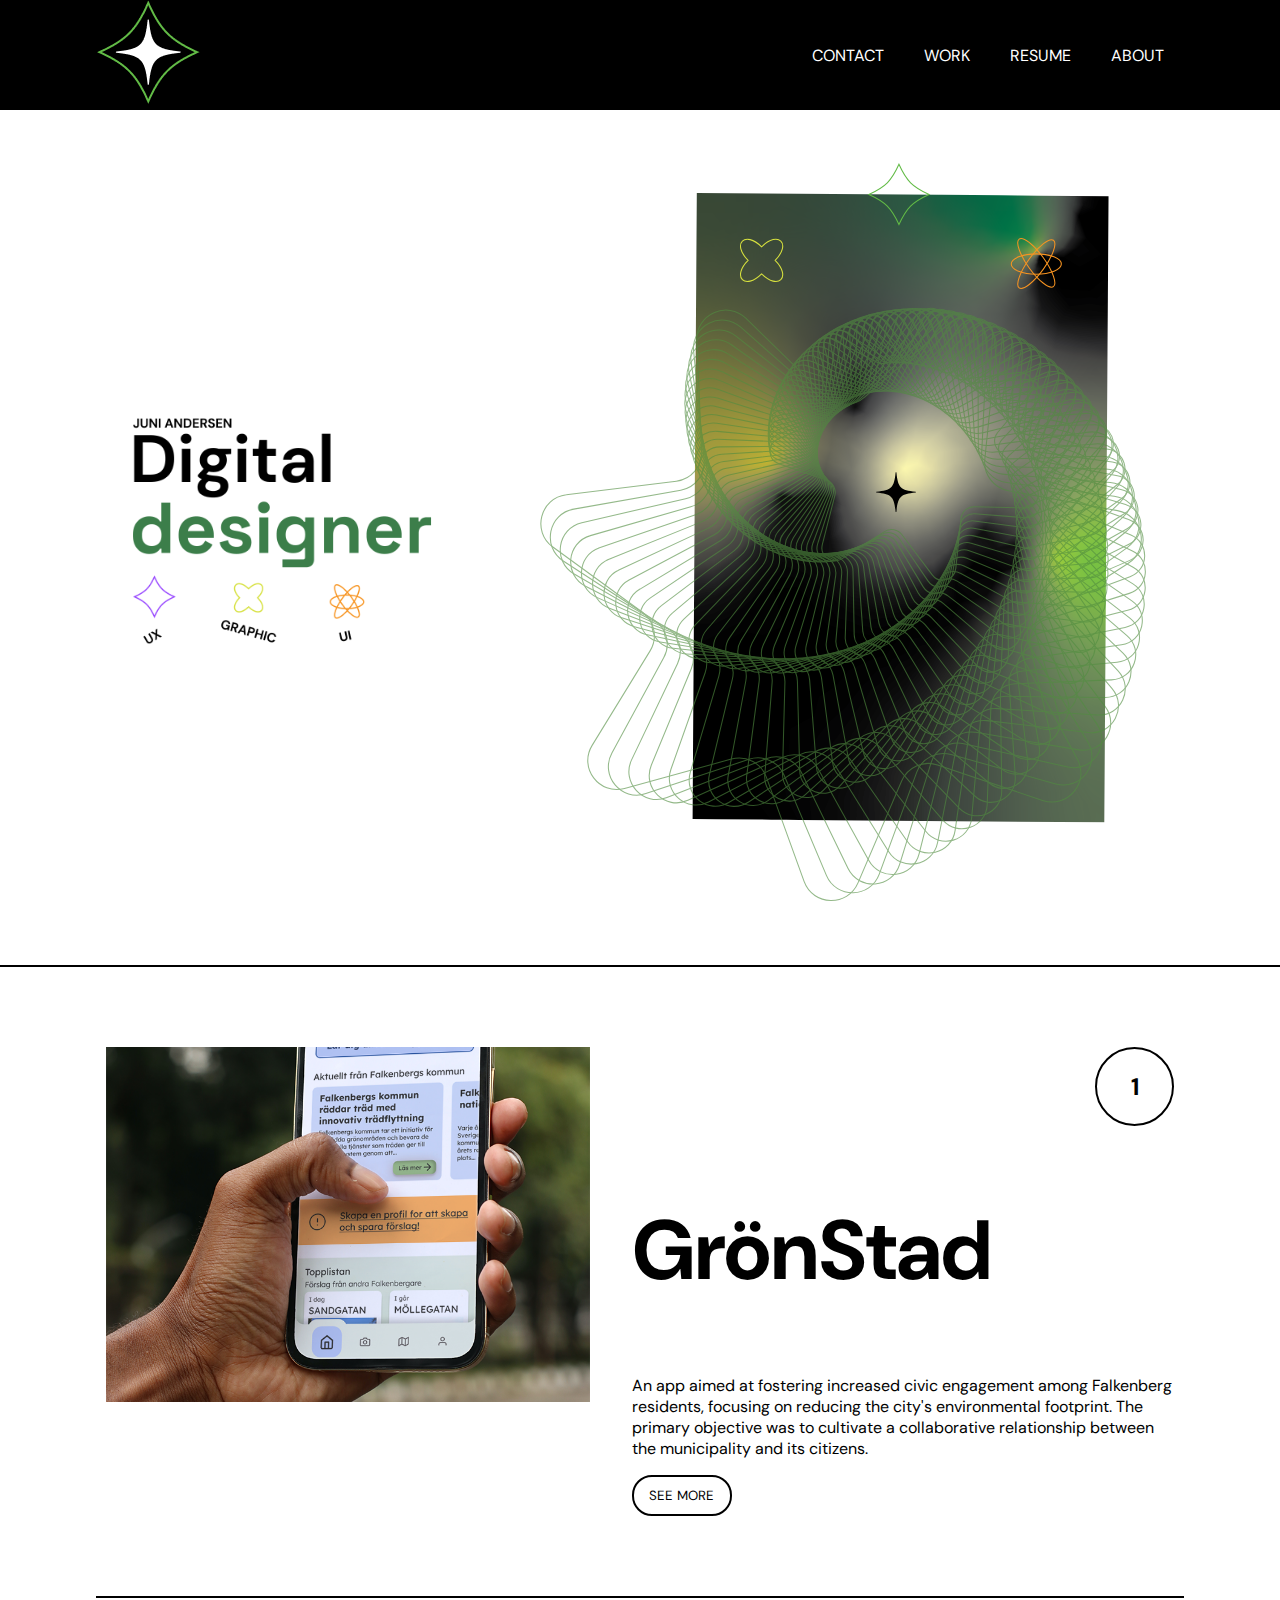
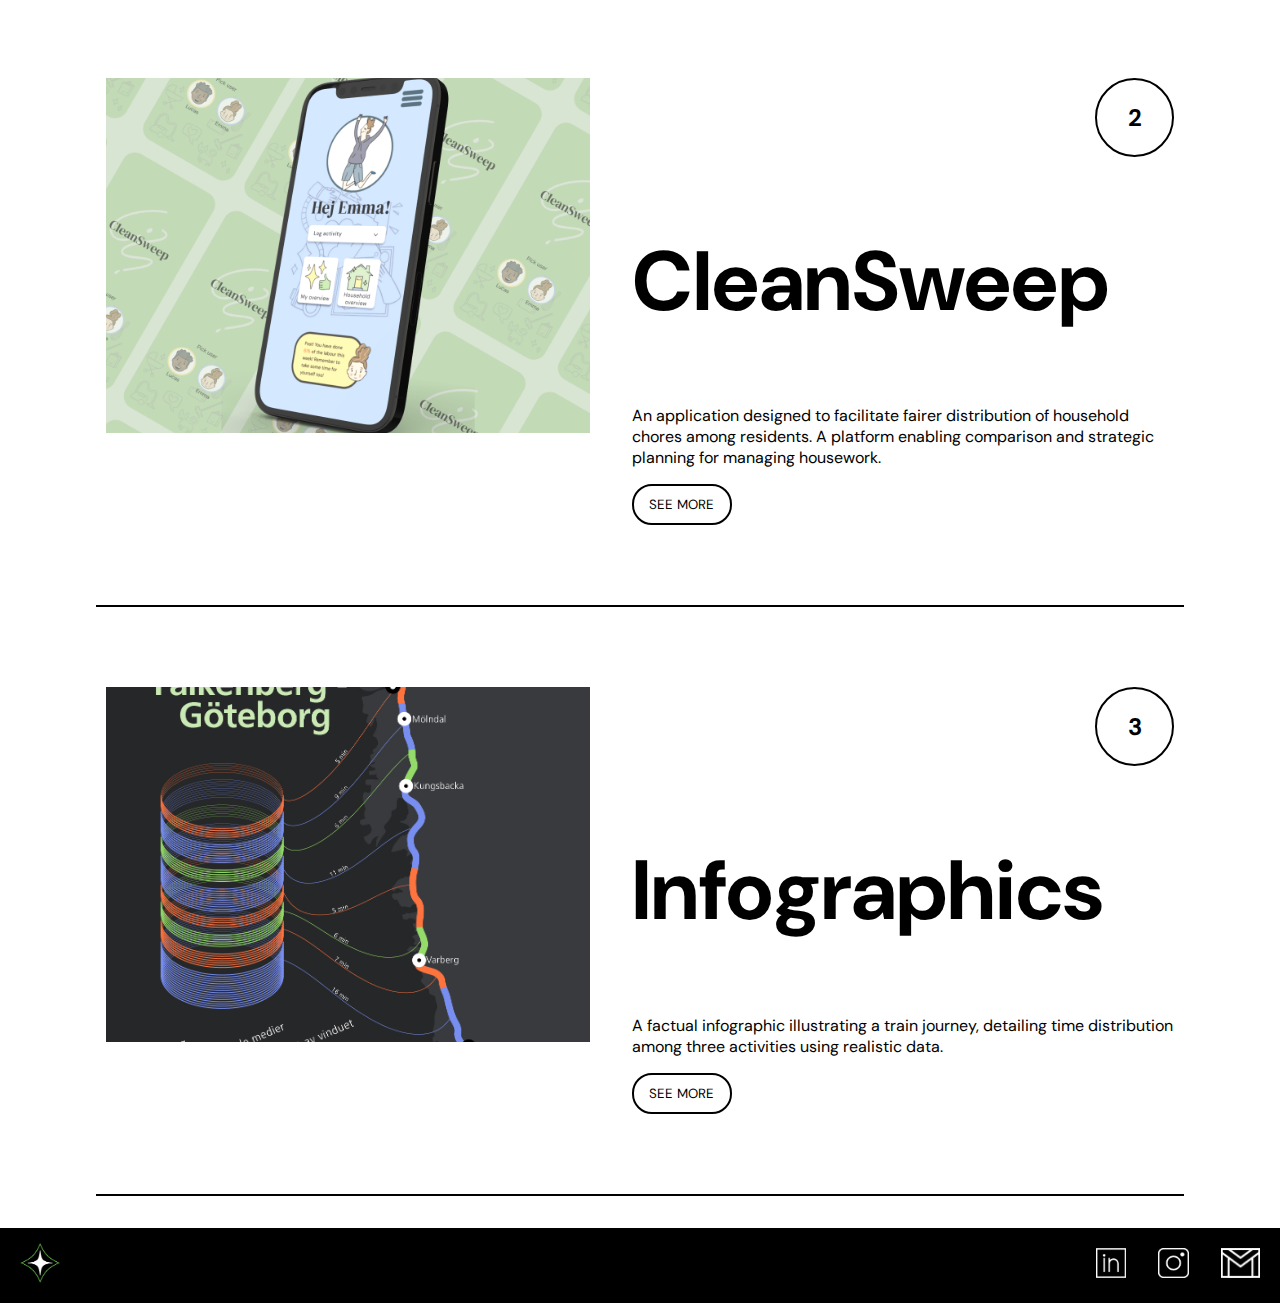
==== index.html @ 2ca49195 "Initial files" ====
<!DOCTYPE html>
<html lang="en">
  <head>
    <meta charset="UTF-8" />
    <meta name="viewport" content="width=device-width, initial-scale=1.0" />
    <link rel="stylesheet" href="globals.css" />
    <link rel="stylesheet" href="nav.css" />
    <link rel="stylesheet" href="main.css" />
    <link rel="stylesheet" href="footer.css" />
    <link rel="preconnect" href="https://fonts.googleapis.com" />
    <link rel="preconnect" href="https://fonts.gstatic.com" crossorigin />
    <link
      href="https://fonts.googleapis.com/css2?family=DM+Sans:opsz,wght@9..40,300;9..40,500;9..40,800&display=swap"
      rel="stylesheet"
    />
    <title>Juni Andersen</title>
  </head>
  <body>
    <header>
      <nav class="navbar">
        <div class="navbar-items">
          <div class="logo-wrapper">
            <a class="logo-home" href="index.html">
              <img
                class="logo-image"
                src="Images/Icons/Property 1=White_star_and_diamond.png"
                alt="logo"
              />
            </a>
          </div>
          <section class="nav-link-wrapper">
            <ul class="nav-link-container">
              <li class="nav-list-item">
                <a class="nav-link" href="contact.html">Contact</a>
              </li>
              <li class="nav-list-item">
                <a class="nav-link" href="work.html">Work</a>
              </li>
              <li class="nav-list-item">
                <a class="nav-link" href="resume.html">Resume</a>
              </li>
              <li class="nav-list-item">
                <a class="nav-link" href="about.html">About</a>
              </li>
            </ul>
          </section>
        </div>
      </nav>
    </header>
    <main class="main">
      <section class="hero">
        <div class="intro-img-wrapper">
          <img class="intro-img" src="Images/hero-intro.png" alt="intro-img" />
        </div>
        <div class="hero-img-wrapper">
          <img class="hero-img" src="Images/Portfolio_hero.svg" alt="" />
        </div>
      </section>
      <section class="casestudies">
        <div class="cases-container">
          <div class="case">
            <div class="case-img-wrapper case-item">
              <img
                class="case-img"
                src="Images/Case_1_GronStad.png"
                alt="case 1 image"
              />
            </div>
            <div class="case-txt-wrapper case-item">
              <div class="circle">
                <span class="number">1</span>
              </div>
              <h2 class="project-title">GrönStad</h2>
              <p class="project-description">
                An app aimed at fostering increased civic engagement among
                Falkenberg residents, focusing on reducing the city's
                environmental footprint. The primary objective was to cultivate
                a collaborative relationship between the municipality and its
                citizens.
              </p>
              <button class="project-btn">See more</button>
            </div>
          </div>
          <div class="case">
            <div class="case-img-wrapper case-item">
              <img
                class="case-img"
                src="Images/Case_2_CleanSweep.png"
                alt="case 2 image"
              />
            </div>
            <div class="case-txt-wrapper case-item">
              <div class="circle">
                <span class="number">2</span>
              </div>
              <h2 class="project-title">CleanSweep</h2>
              <p class="project-description">
                An application designed to facilitate fairer distribution of
                household chores among residents. A platform enabling comparison
                and strategic planning for managing housework.
              </p>
              <button class="project-btn">See more</button>
            </div>
          </div>
          <div class="case">
            <div class="case-img-wrapper case-item">
              <img
                class="case-img"
                src="Images/Case_3_Infographic.jpg"
                alt="case 3 image"
              />
            </div>
            <div class="case-txt-wrapper case-item">
              <div class="circle">
                <span class="number">3</span>
              </div>
              <h2 class="project-title">Infographics</h2>
              <p class="project-description">
                A factual infographic illustrating a train journey, detailing
                time distribution among three activities using realistic data.
              </p>
              <button class="project-btn">See more</button>
            </div>
          </div>
        </div>
      </section>
    </main>
    <footer class="footer">
      <div class="footer-left">
        <a href="index.html">
          <img
            src="Images/Icons/Property 1=White_star_and_diamond.png"
            alt="logo"
            class="logo"
          />
        </a>
      </div>
      <div class="footer-right">
        <a href="www.linkedin.com/in/juni-andersen-b24651288" target="_blank"
          ><img src="Images/Icons/linkedin.png" alt="LinkedIn"
        /></a>
        <a href="www.instagram.com" target="_blank"
          ><img src="Images/Icons/instagram.png" alt="instagram"
        /></a>
        <a href="mailto:juni.andersen.designer@gmail.com"
          ><img src="Images/Icons/mail.png" alt="email"
        /></a>
      </div>
    </footer>
  </body>
</html>
---- globals.css ----
/*font weights: 300,500,900 */

body {
  height: 100vh;
  overflow-x: hidden;
  margin: 0;
}

* {
  list-style-type: none;
  -ms-overflow-style: none;
  font-family: "DM Sans", sans-serif;
}
h1 {
  font-size: 96px;
  font-weight: bold;
}
h2 {
  font-size: 84px;
  font-weight: bold;
}
h3 {
  font-size: 32px;
  font-weight: bold;
  text-transform: uppercase;
}
h4 {
  font-size: 20px;
  font-weight: bold;
  text-transform: uppercase;
}
a {
  color: white;
  transition: all 500ms ease-in;
  text-decoration: none;
  text-transform: uppercase;
}

a:hover {
  color: darkolivegreen;
}

.project-btn {
  text-transform: uppercase;
  width: 100px;
  border-radius: 20px;
  border: 2px solid black;
  padding: 10px;
  background: none;
  transition: all 500ms ease-in;
}
button:hover {
  background-color: darkolivegreen;
  color: white;
  border: 2px solid darkolivegreen;
}
button:active {
  background-color: black;
  color: white;
  border: 2px solid black;
}
---- nav.css ----
.navbar {
  width: 100vw;
  box-sizing: border-box;
  background-color: black;
  color: white;
  padding: 0 80px;
}

.navbar-items {
  margin: 0 1em;
  display: flex;
  justify-content: space-between;
  align-items: center;
}

.nav-link-wrapper {
  display: flex;
  height: 100%;
  box-sizing: border-box;
}

.nav-link-container {
  display: flex;
}

.nav-link-container li {
  padding: 20px;
}
---- main.css ----
.hero {
  display: flex;
  margin: 3em auto;
  width: 80vw;
  align-items: center;
}
.intro-img-wrapper {
  flex: 1;
  margin: 0 10% 0 0;
}
.intro-img {
  width: 100%;
}
.hero-img-wrapper {
  flex: 2;
}
.hero-img {
  width: 100%;
}
.vertical-line {
  position: absolute;
  top: 0;
  bottom: 0;
  left: 50%;
  width: 2px;
  background-color: #000; /* Adjust color as needed */
  content: "main";
  z-index: -1; /* Set a lower z-index to position it behind other content */
}

.circle {
  width: 75px;
  height: 75px;
  border-radius: 50%;
  border: solid 2px black;
  display: flex;
  justify-content: center;
  align-items: center;
  margin-left: auto;
}

.number {
  color: #000000;
  font-size: 24px;
  font-weight: bold;
}
.cases-container {
  margin: 2em auto;
  border-top: 2px solid black;
}

.case {
  display: flex;
  align-items: top;
  justify-content: space-evenly;
  width: 85vw;
  padding: 80px 0;
  border-bottom: 2px solid black;
  margin: 0 auto;
}
.case-item {
  padding: 0 10px;
}
.case-img-wrapper {
  width: 485px;
  height: 355px;
}
.case-img {
  height: 100%;
  width: 100%;
  object-fit: cover;
}
.case-txt-wrapper {
  width: 50%;
  padding-left: 2em;
}

@media (max-width: 500px) {
  .hero {
    text-align: left;
    flex-direction: column;
  }
  .intro-img-wrapper {
    margin: 0 auto;
  }
  .hero-img-wrapper {
    margin: 5% 0;
    width: 100%;
  }
  .cases-container {
    width: 80vw;
  }
  .case {
    flex-direction: column;
  }
  .case-txt-wrapper {
    width: 100%;
    text-align: left;
    padding: 0;
  }
  .case-img {
    width: 100%;
    height: 100%;
    object-fit: contain;
  }
  .circle {
    margin-top: 20px;
  }
}
---- footer.css ----
.footer {
  display: flex;
  justify-content: space-between;
  align-items: center;
  background-color: rgb(0, 0, 0);
  padding: 15px 20px;
}

.footer-left {
  flex: 1;
}

.footer-right {
  flex: 1;
  display: flex;
  justify-content: flex-end;
}

.logo {
  height: 40px;
}

.footer-right a {
  margin-left: 32px;
}
.footer-right img {
  height: 30px;
  transition: transform 0.5s ease;
}
.footer-right img:hover {
  transform: scale(1.3);
}
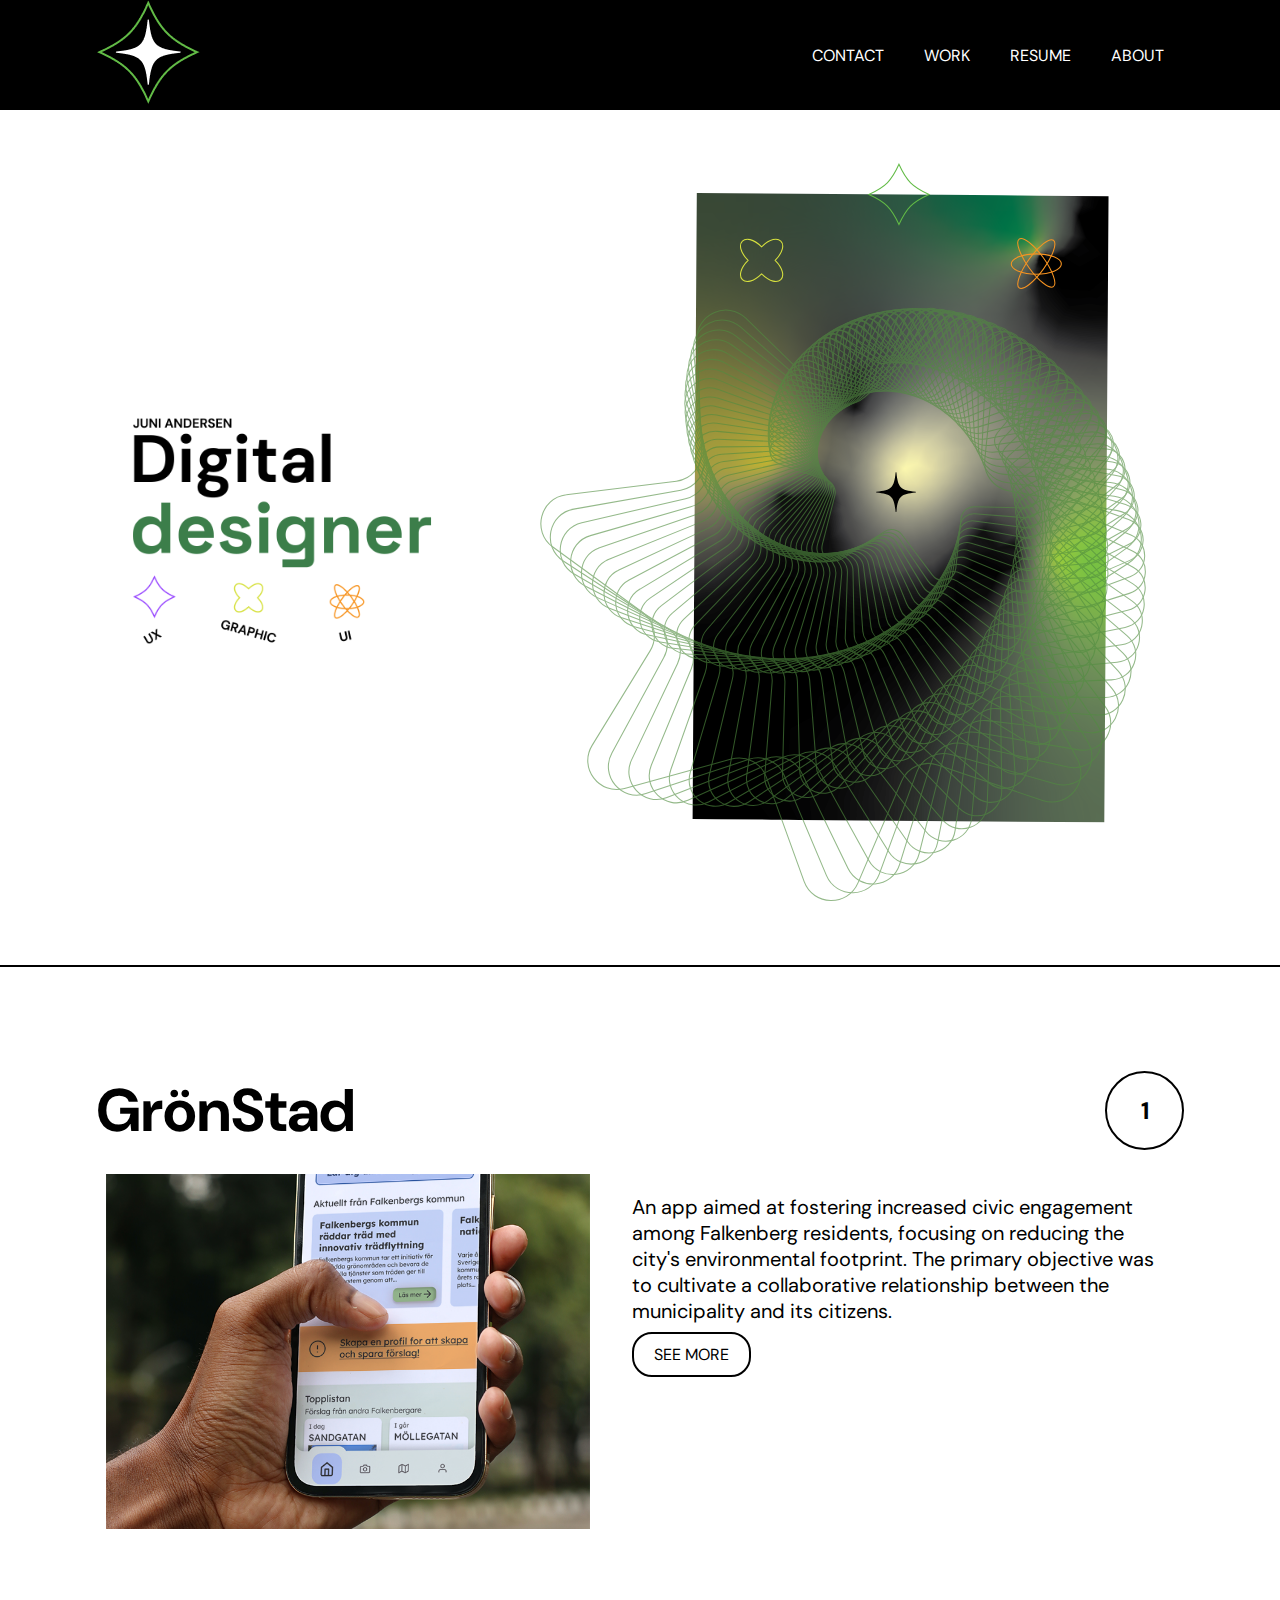
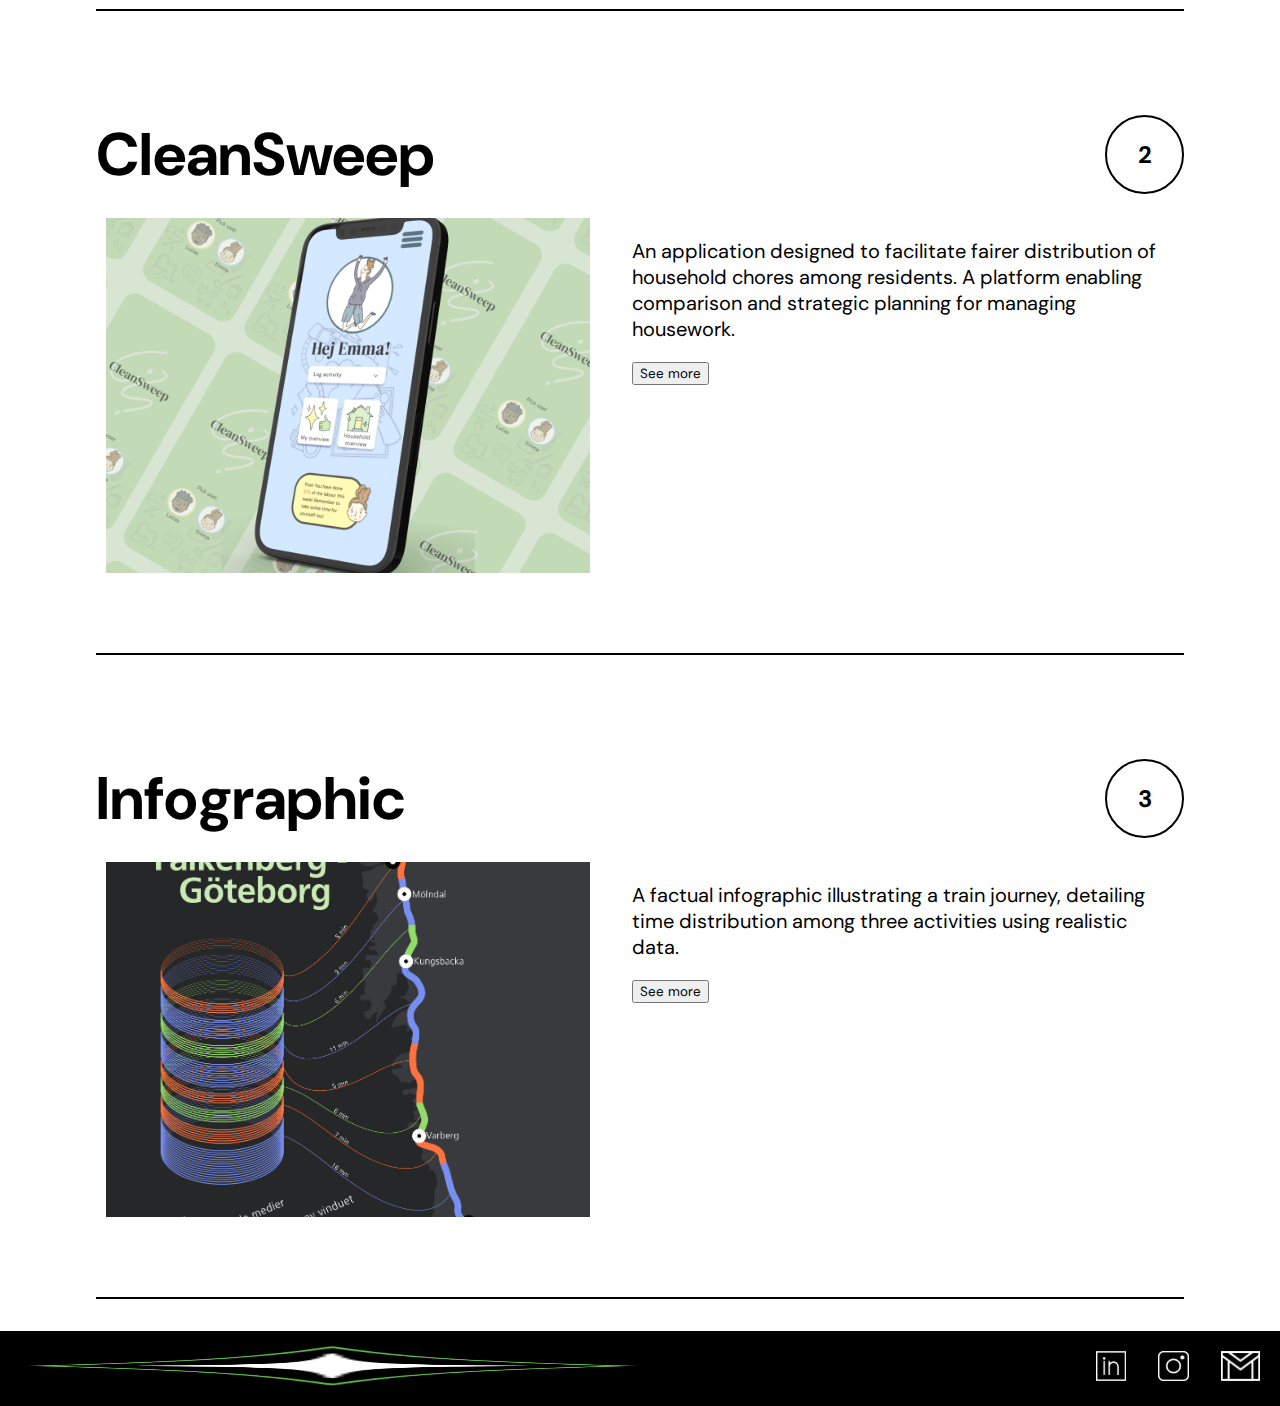
==== commit f862878b: "added footer css" ====
--- a/index.html
+++ b/index.html
@@ -6,6 +6,7 @@
     <link rel="stylesheet" href="globals.css" />
     <link rel="stylesheet" href="nav.css" />
     <link rel="stylesheet" href="main.css" />
+    <link rel="stylesheet" href="indexcase.css" />
     <link rel="stylesheet" href="footer.css" />
     <link rel="preconnect" href="https://fonts.googleapis.com" />
     <link rel="preconnect" href="https://fonts.gstatic.com" crossorigin />
@@ -59,67 +60,79 @@
       <section class="casestudies">
         <div class="cases-container">
           <div class="case">
-            <div class="case-img-wrapper case-item">
-              <img
-                class="case-img"
-                src="Images/Case_1_GronStad.png"
-                alt="case 1 image"
-              />
-            </div>
-            <div class="case-txt-wrapper case-item">
+            <div class="section-number">
+              <h2 class="project-title">GrönStad</h2>
               <div class="circle">
                 <span class="number">1</span>
               </div>
-              <h2 class="project-title">GrönStad</h2>
-              <p class="project-description">
-                An app aimed at fostering increased civic engagement among
-                Falkenberg residents, focusing on reducing the city's
-                environmental footprint. The primary objective was to cultivate
-                a collaborative relationship between the municipality and its
-                citizens.
-              </p>
-              <button class="project-btn">See more</button>
+            </div>
+            <div class="img-txt-wrapper">
+              <div class="case-img-wrapper case-item">
+                <img
+                  class="case-img"
+                  src="Images/Case_1_GronStad.png"
+                  alt="case 1 image"
+                />
+              </div>
+              <div class="case-txt-wrapper case-item">
+                <p class="project-description">
+                  An app aimed at fostering increased civic engagement among
+                  Falkenberg residents, focusing on reducing the city's
+                  environmental footprint. The primary objective was to
+                  cultivate a collaborative relationship between the
+                  municipality and its citizens.
+                </p>
+                <a href="./case1.html" class="caselink">See more </a>
+              </div>
             </div>
           </div>
           <div class="case">
-            <div class="case-img-wrapper case-item">
-              <img
-                class="case-img"
-                src="Images/Case_2_CleanSweep.png"
-                alt="case 2 image"
-              />
-            </div>
-            <div class="case-txt-wrapper case-item">
+            <div class="section-number">
+              <h2 class="project-title">CleanSweep</h2>
               <div class="circle">
                 <span class="number">2</span>
               </div>
-              <h2 class="project-title">CleanSweep</h2>
-              <p class="project-description">
-                An application designed to facilitate fairer distribution of
-                household chores among residents. A platform enabling comparison
-                and strategic planning for managing housework.
-              </p>
-              <button class="project-btn">See more</button>
+            </div>
+            <div class="img-txt-wrapper">
+              <div class="case-img-wrapper case-item">
+                <img
+                  class="case-img"
+                  src="Images/Case_2_CleanSweep.png"
+                  alt="case 1 image"
+                />
+              </div>
+              <div class="case-txt-wrapper case-item">
+                <p class="project-description">
+                  An application designed to facilitate fairer distribution of
+                  household chores among residents. A platform enabling
+                  comparison and strategic planning for managing housework.
+                </p>
+                <button class="project-btn">See more</button>
+              </div>
             </div>
           </div>
           <div class="case">
-            <div class="case-img-wrapper case-item">
-              <img
-                class="case-img"
-                src="Images/Case_3_Infographic.jpg"
-                alt="case 3 image"
-              />
-            </div>
-            <div class="case-txt-wrapper case-item">
+            <div class="section-number">
+              <h2 class="project-title">Infographic</h2>
               <div class="circle">
                 <span class="number">3</span>
               </div>
-              <h2 class="project-title">Infographics</h2>
-              <p class="project-description">
-                A factual infographic illustrating a train journey, detailing
-                time distribution among three activities using realistic data.
-              </p>
-              <button class="project-btn">See more</button>
+            </div>
+            <div class="img-txt-wrapper">
+              <div class="case-img-wrapper case-item">
+                <img
+                  class="case-img"
+                  src="Images/Case_3_Infographic.jpg"
+                  alt="case 1 image"
+                />
+              </div>
+              <div class="case-txt-wrapper case-item">
+                <p class="project-description">
+                  A factual infographic illustrating a train journey, detailing
+                  time distribution among three activities using realistic data.
+                </p>
+                <button class="project-btn">See more</button>
+              </div>
             </div>
           </div>
         </div>
--- a/globals.css
+++ b/globals.css
@@ -2,6 +2,7 @@
 
 body {
   height: 100vh;
+  width: 100vw;
   overflow-x: hidden;
   margin: 0;
 }
@@ -11,12 +12,15 @@
   -ms-overflow-style: none;
   font-family: "DM Sans", sans-serif;
 }
+img {
+  width: 100%;
+}
 h1 {
   font-size: 96px;
   font-weight: bold;
 }
 h2 {
-  font-size: 84px;
+  font-size: 60px;
   font-weight: bold;
 }
 h3 {
@@ -29,6 +33,9 @@
   font-weight: bold;
   text-transform: uppercase;
 }
+p {
+  font-size: 20px;
+}
 a {
   color: white;
   transition: all 500ms ease-in;
@@ -37,25 +44,10 @@
 }
 
 a:hover {
-  color: darkolivegreen;
+  color: #3c7e4a;
 }
-
-.project-btn {
-  text-transform: uppercase;
-  width: 100px;
-  border-radius: 20px;
-  border: 2px solid black;
-  padding: 10px;
-  background: none;
-  transition: all 500ms ease-in;
+@media (max-width: 690px) {
+  p {
+    font-size: 16px;
+  }
 }
-button:hover {
-  background-color: darkolivegreen;
-  color: white;
-  border: 2px solid darkolivegreen;
-}
-button:active {
-  background-color: black;
-  color: white;
-  border: 2px solid black;
-}
--- a/main.css
+++ b/main.css
@@ -17,65 +17,12 @@
 .hero-img {
   width: 100%;
 }
-.vertical-line {
-  position: absolute;
-  top: 0;
-  bottom: 0;
-  left: 50%;
-  width: 2px;
-  background-color: #000; /* Adjust color as needed */
-  content: "main";
-  z-index: -1; /* Set a lower z-index to position it behind other content */
-}
 
-.circle {
-  width: 75px;
-  height: 75px;
-  border-radius: 50%;
-  border: solid 2px black;
-  display: flex;
-  justify-content: center;
-  align-items: center;
-  margin-left: auto;
-}
-
-.number {
-  color: #000000;
-  font-size: 24px;
-  font-weight: bold;
-}
-.cases-container {
-  margin: 2em auto;
-  border-top: 2px solid black;
-}
-
-.case {
-  display: flex;
-  align-items: top;
-  justify-content: space-evenly;
-  width: 85vw;
-  padding: 80px 0;
-  border-bottom: 2px solid black;
-  margin: 0 auto;
-}
-.case-item {
-  padding: 0 10px;
-}
-.case-img-wrapper {
-  width: 485px;
-  height: 355px;
-}
-.case-img {
-  height: 100%;
-  width: 100%;
-  object-fit: cover;
-}
-.case-txt-wrapper {
-  width: 50%;
-  padding-left: 2em;
-}
-
-@media (max-width: 500px) {
+@media (max-width: 690px) {
+  body {
+    margin: 0 auto;
+    text-align: center;
+  }
   .hero {
     text-align: left;
     flex-direction: column;
@@ -87,23 +34,4 @@
     margin: 5% 0;
     width: 100%;
   }
-  .cases-container {
-    width: 80vw;
-  }
-  .case {
-    flex-direction: column;
-  }
-  .case-txt-wrapper {
-    width: 100%;
-    text-align: left;
-    padding: 0;
-  }
-  .case-img {
-    width: 100%;
-    height: 100%;
-    object-fit: contain;
-  }
-  .circle {
-    margin-top: 20px;
-  }
 }
--- a/indexcase.css
+++ b/indexcase.css
@@ -0,0 +1,130 @@
+.circle {
+  width: 75px;
+  height: 75px;
+  border-radius: 50%;
+  border: solid 2px black;
+  display: flex;
+  justify-content: center;
+  align-items: center;
+  margin-left: auto;
+}
+
+.number {
+  color: #000000;
+  font-size: 24px;
+  font-weight: bold;
+}
+.cases-container {
+  margin: 2em auto;
+  border-top: 2px solid black;
+}
+
+.case {
+  display: flex;
+  flex-direction: column;
+  justify-content: space-evenly;
+  width: 85vw;
+  padding: 80px 0;
+  border-bottom: 2px solid black;
+  margin: 0 auto;
+}
+.section-number {
+  display: flex;
+  flex-direction: row;
+  align-items: center;
+}
+
+.project-title {
+  margin: 0.4em 0;
+}
+
+.img-txt-wrapper {
+  display: flex;
+  align-items: flex-start;
+}
+.case-item {
+  padding: 0 10px;
+}
+.case-img-wrapper {
+  width: 485px;
+  height: 355px;
+}
+.case-img {
+  height: 100%;
+  width: 100%;
+  object-fit: cover;
+}
+.case-txt-wrapper {
+  width: 50%;
+  padding-left: 2em;
+}
+.caselink {
+  text-transform: uppercase;
+  border-radius: 20px;
+  border: 2px solid black;
+  padding: 10px 20px;
+  background: none;
+  transition: all 300ms ease-in-out;
+  color: black;
+}
+.caselink:hover {
+  background-color: #3c7e4a;
+  color: white;
+  border: 2px solid #3c7e4a;
+  transition: all 300ms ease-in-out;
+}
+.caselink:active {
+  background-color: black;
+  color: white;
+  border: 2px solid black;
+}
+
+@media (max-width: 690px) {
+  .cases-container {
+    width: 80vw;
+  }
+  .case {
+    flex-direction: column;
+    width: 100%;
+    padding: 40px 0;
+  }
+  .section-number {
+    justify-content: space-around;
+  }
+  .img-txt-wrapper {
+    flex-direction: column;
+    margin: auto;
+  }
+
+  .project-title {
+    font-size: 35px;
+  }
+  .case-img-wrapper {
+    width: 80vw;
+    margin: auto;
+    padding: 0;
+  }
+  .case-txt-wrapper {
+    width: 100%;
+    text-align: left;
+    padding: 0;
+  }
+  .caselink {
+    margin: 0 auto;
+    text-align: center;
+    display: flex;
+    align-items: center;
+    justify-content: center;
+    width: 30%;
+  }
+  .case-img {
+    width: 100%;
+    height: 100%;
+    object-fit: contain;
+  }
+  .circle {
+    margin-top: 0;
+    width: 55px;
+    height: 55px;
+  }
+}
--- a/footer.css
+++ b/footer.css
@@ -5,7 +5,10 @@
   background-color: rgb(0, 0, 0);
   padding: 15px 20px;
 }
-
+.footer-content {
+  display: flex;
+  margin: 0 1em;
+}
 .footer-left {
   flex: 1;
 }
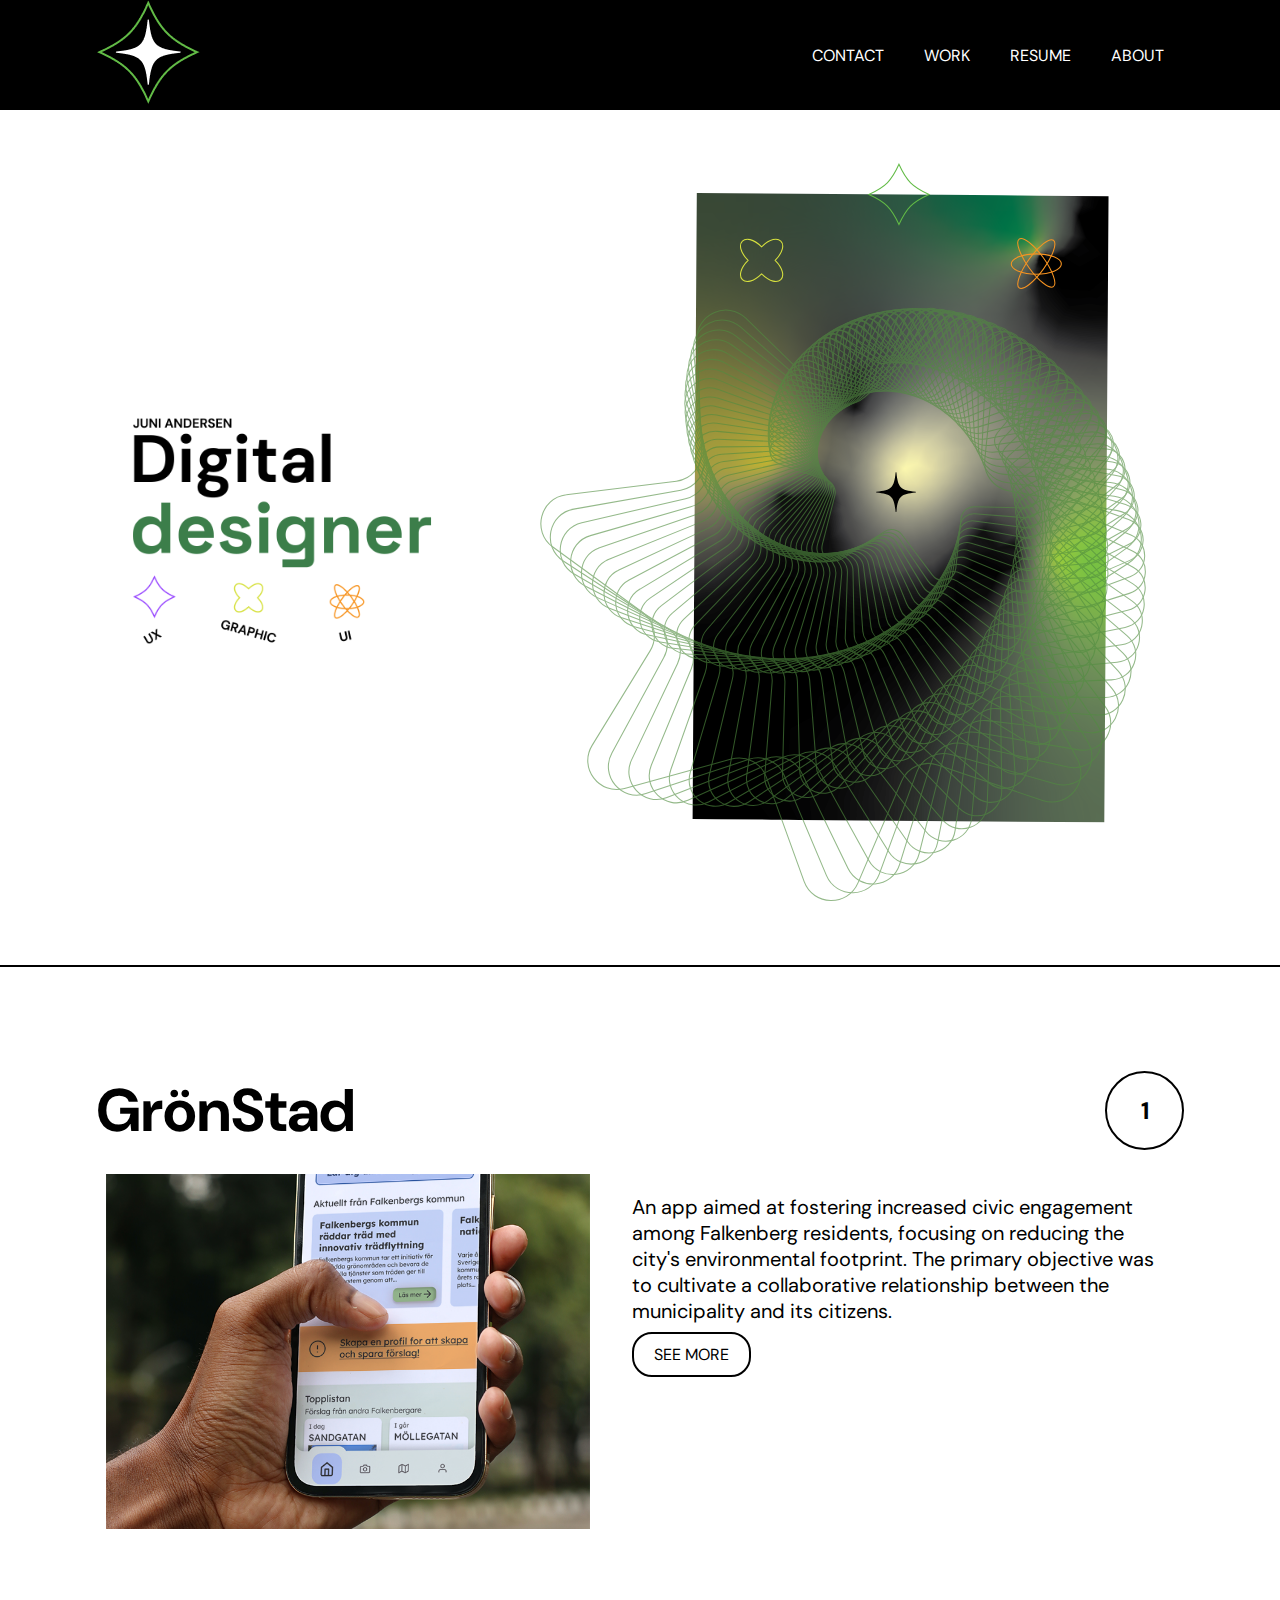
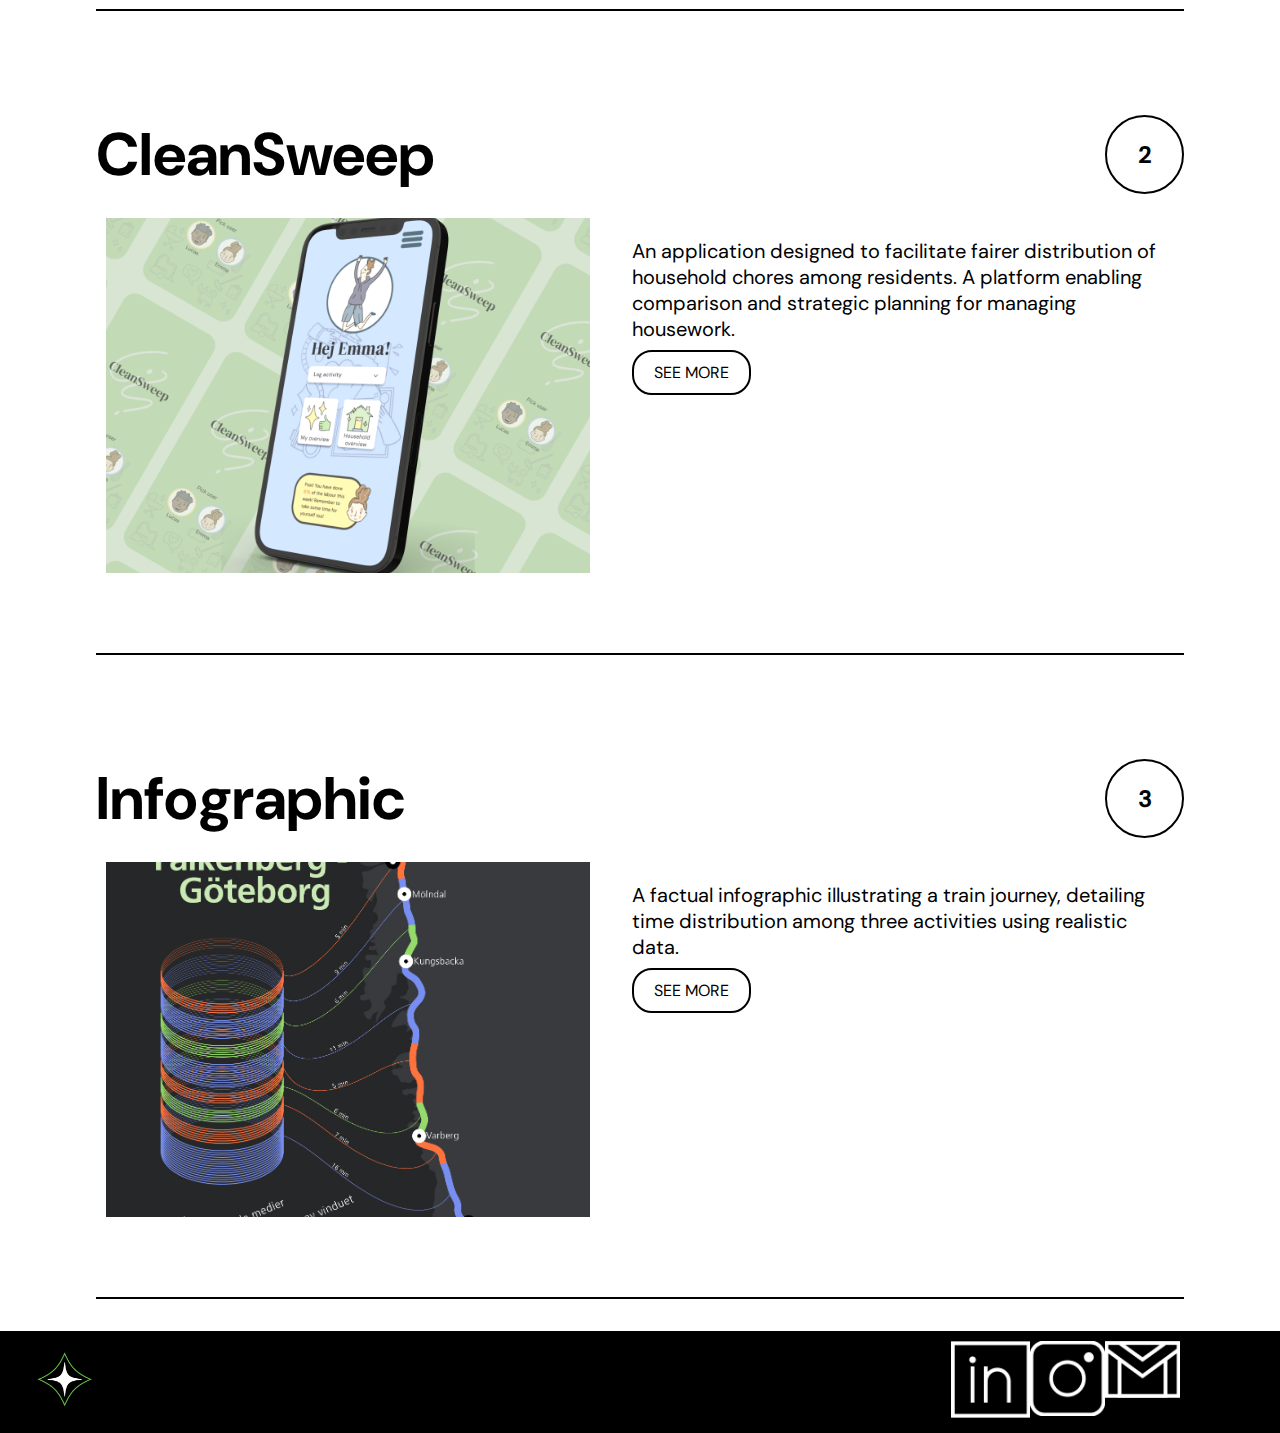
==== commit a32b4ce3: "Merge 4196c71226991857f6e6ebbaee907b6315df64f7 into 02c4a89d43555ad0550d91f1a7208910816e6c67" ====
--- a/index.html
+++ b/index.html
@@ -107,7 +107,7 @@
                   household chores among residents. A platform enabling
                   comparison and strategic planning for managing housework.
                 </p>
-                <button class="project-btn">See more</button>
+                <a href="none" class="caselink">See more </a>
               </div>
             </div>
           </div>
@@ -123,7 +123,7 @@
                 <img
                   class="case-img"
                   src="Images/Case_3_Infographic.jpg"
-                  alt="case 1 image"
+                  alt="case 3 image"
                 />
               </div>
               <div class="case-txt-wrapper case-item">
@@ -131,7 +131,7 @@
                   A factual infographic illustrating a train journey, detailing
                   time distribution among three activities using realistic data.
                 </p>
-                <button class="project-btn">See more</button>
+                <a href="none" class="caselink">See more </a>
               </div>
             </div>
           </div>
@@ -139,25 +139,37 @@
       </section>
     </main>
     <footer class="footer">
-      <div class="footer-left">
-        <a href="index.html">
-          <img
-            src="Images/Icons/Property 1=White_star_and_diamond.png"
-            alt="logo"
-            class="logo"
-          />
-        </a>
-      </div>
-      <div class="footer-right">
-        <a href="www.linkedin.com/in/juni-andersen-b24651288" target="_blank"
-          ><img src="Images/Icons/linkedin.png" alt="LinkedIn"
-        /></a>
-        <a href="www.instagram.com" target="_blank"
-          ><img src="Images/Icons/instagram.png" alt="instagram"
-        /></a>
-        <a href="mailto:juni.andersen.designer@gmail.com"
-          ><img src="Images/Icons/mail.png" alt="email"
-        /></a>
+      <div class="footer-content">
+        <div class="footer-left">
+          <div class="logo-wrapper">
+            <a class="footer-logo" href="index.html">
+              <img
+                src="Images/Icons/Property 1=White_star_and_diamond.png"
+                alt="logo"
+                class="logo"
+              />
+            </a>
+          </div>
+        </div>
+        <div class="footer-right">
+          <div class="icon-wrapper">
+            <a
+              href="https://www.linkedin.com/in/juni-andersen-b24651288"
+              target="_blank"
+              ><img src="Images/Icons/linkedin.png" alt="LinkedIn"
+            /></a>
+          </div>
+          <div class="icon-wrapper">
+            <a href="https://www.instagram.com" target="_blank"
+              ><img src="Images/Icons/instagram.png" alt="instagram"
+            /></a>
+          </div>
+          <div class="icon-wrapper">
+            <a href="mailto:juni.andersen.designer@gmail.com"
+              ><img src="Images/Icons/mail.png" alt="email"
+            /></a>
+          </div>
+        </div>
       </div>
     </footer>
   </body>
--- a/footer.css
+++ b/footer.css
@@ -1,35 +1,53 @@
 .footer {
-  display: flex;
-  justify-content: space-between;
-  align-items: center;
   background-color: rgb(0, 0, 0);
-  padding: 15px 20px;
+  padding: 10px 5px;
 }
 .footer-content {
   display: flex;
-  margin: 0 1em;
+  margin: 0 2em;
+  align-items: center;
+  width: 90%;
+  flex-direction: row;
+  justify-content: space-between;
 }
 .footer-left {
-  flex: 1;
+  display: flex;
+}
+.footer-logo,
+.footer-icon-link {
+  display: block;
+  width: 55px;
 }
 
 .footer-right {
-  flex: 1;
   display: flex;
-  justify-content: flex-end;
+  justify-content: space-between;
+  width: 20%;
 }
 
-.logo {
-  height: 40px;
+.footer-icon-link {
+  width: 40px;
 }
 
-.footer-right a {
-  margin-left: 32px;
+@media (max-width: 690px) {
+  .footer-content {
+    display: flex;
+    margin: 0 auto;
+    align-items: center;
+    width: 100%;
+    flex-direction: column;
+  }
+
+  .logo-wrapper {
+    height: 70px;
+    margin: 2em 0 1em 0;
+  }
+
+  .footer-right {
+    display: flex;
+    justify-content: space-between;
+    width: 50%;
+    align-items: center;
+    margin: 0.5em 0 1.5em 0;
+  }
 }
-.footer-right img {
-  height: 30px;
-  transition: transform 0.5s ease;
-}
-.footer-right img:hover {
-  transform: scale(1.3);
-}
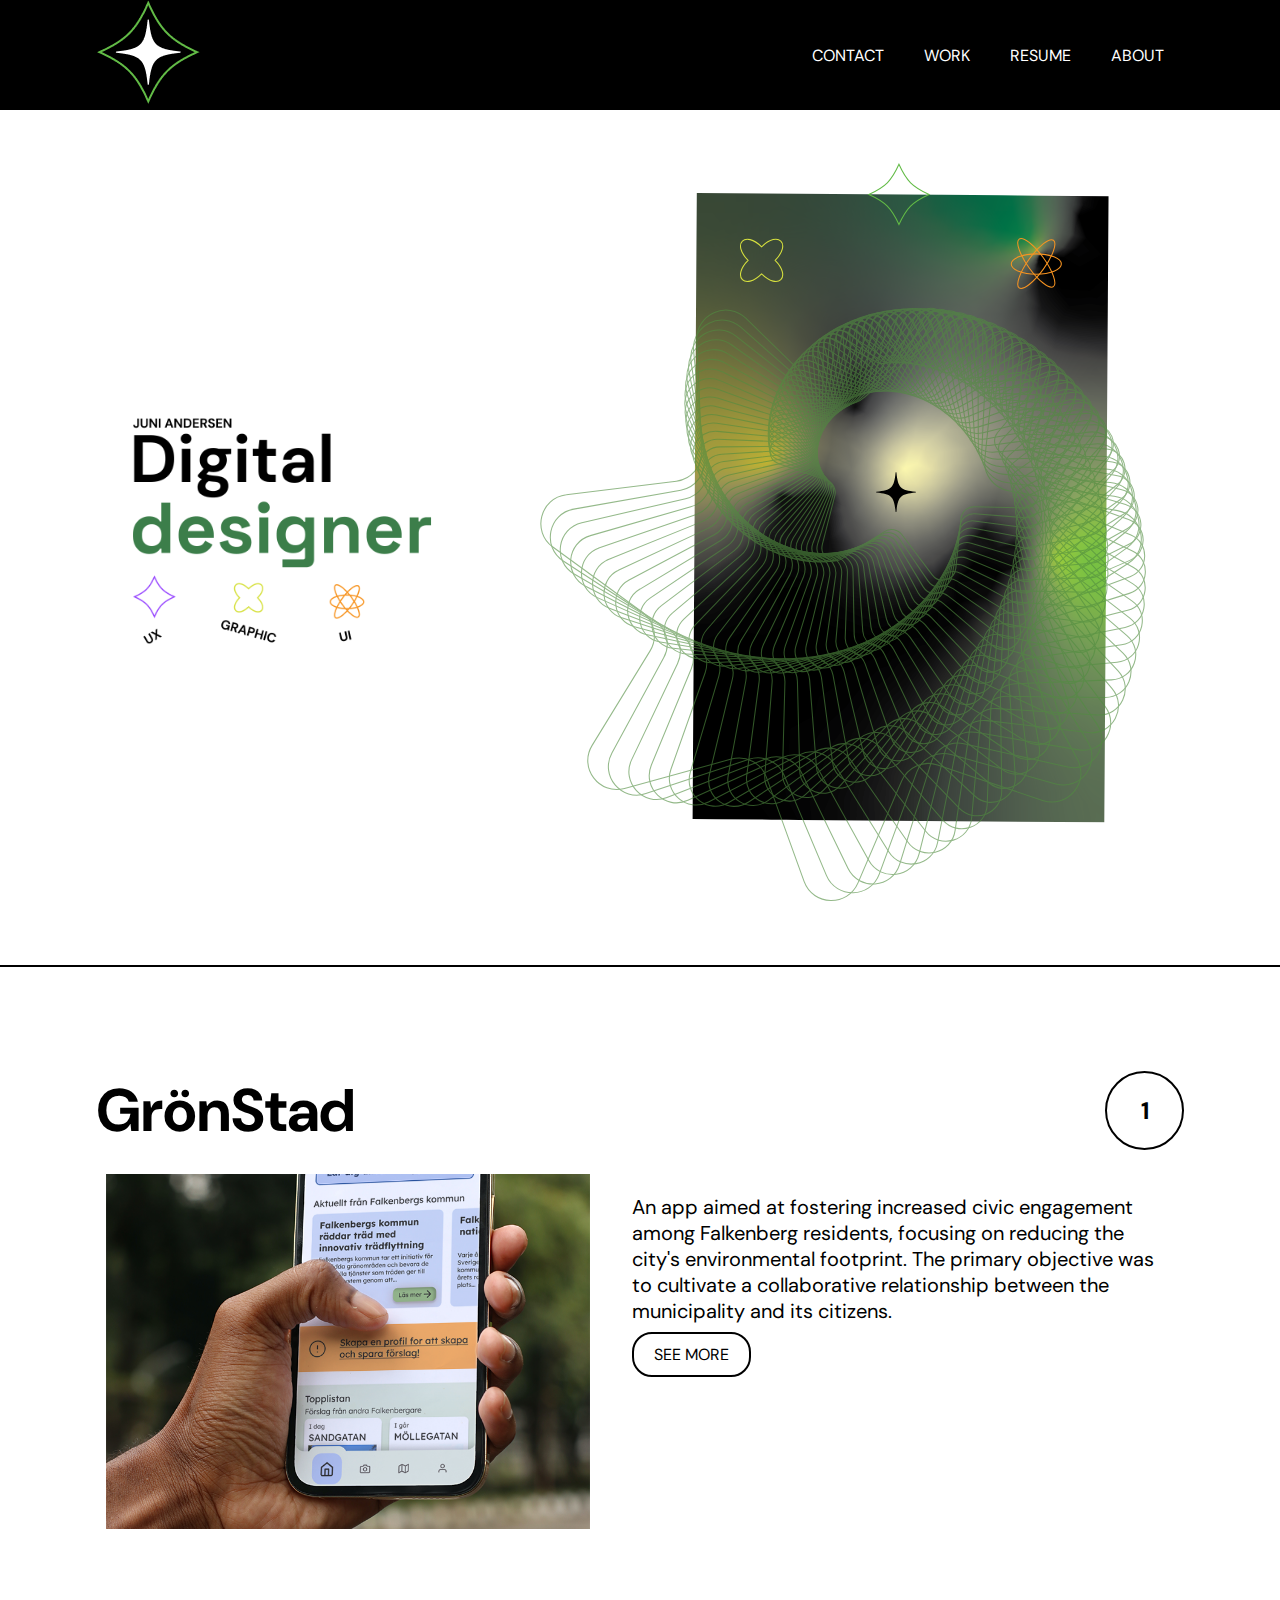
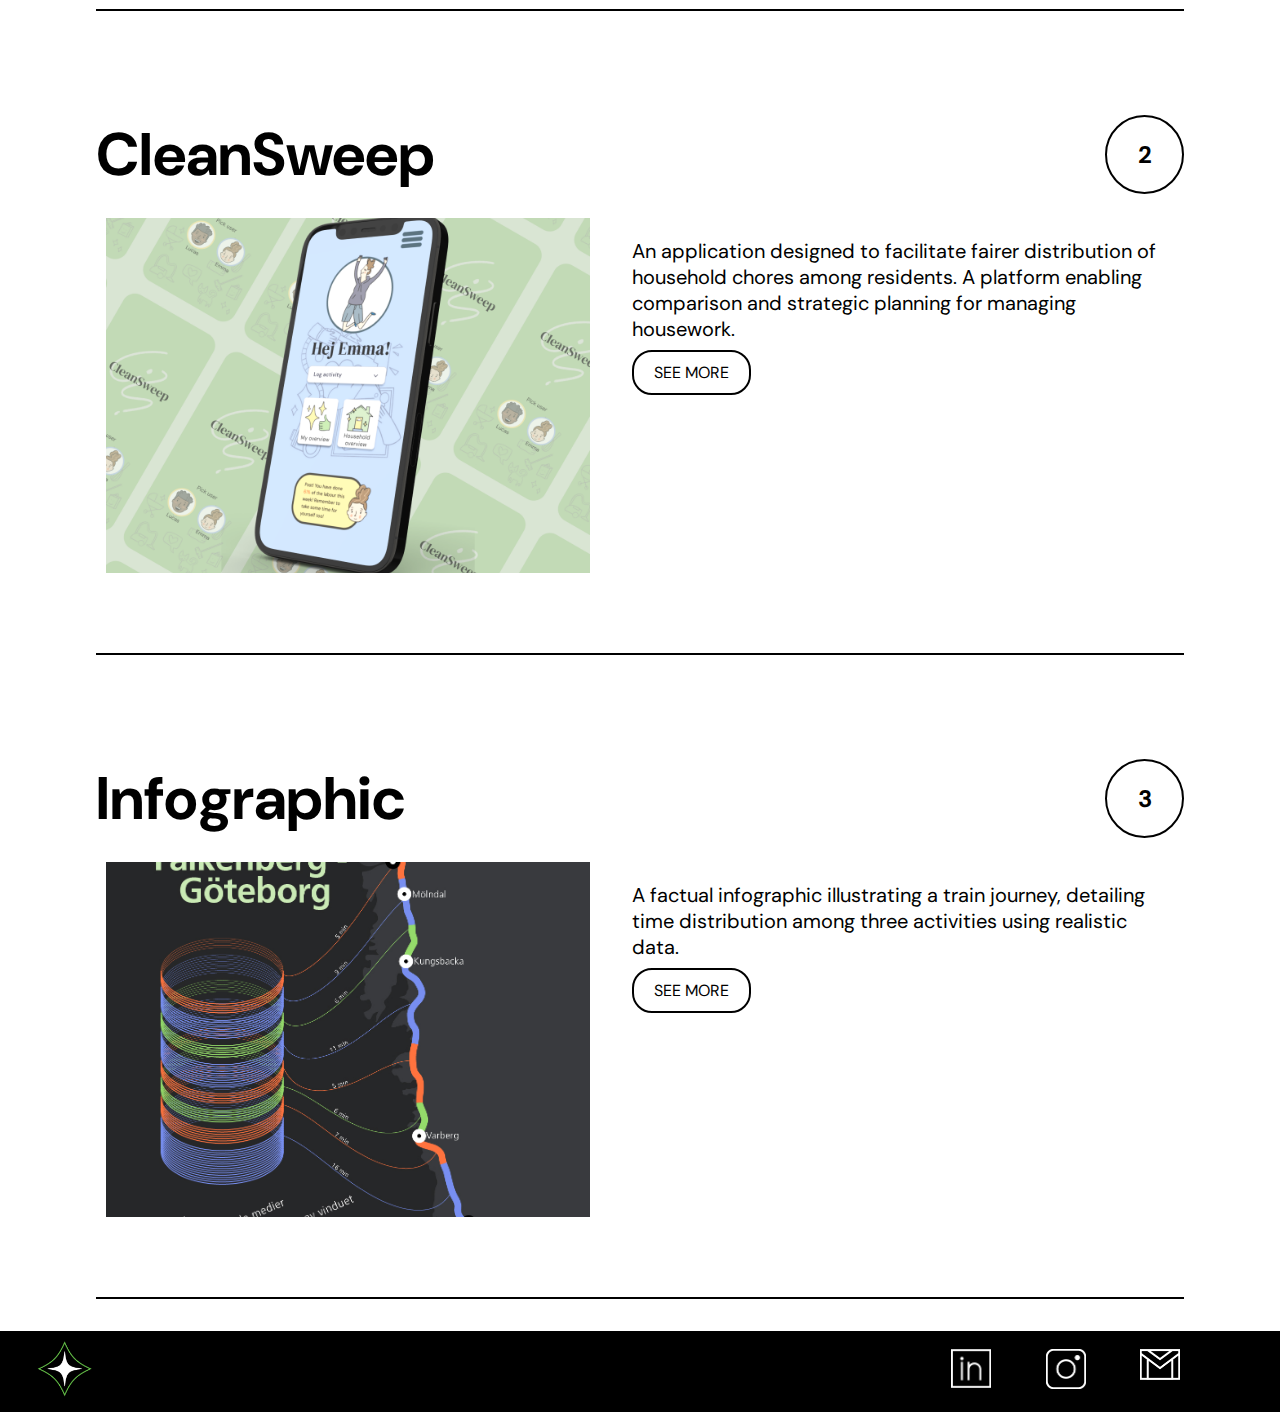
==== commit c8831bc5: "footer" ====
--- a/index.html
+++ b/index.html
@@ -152,23 +152,26 @@
           </div>
         </div>
         <div class="footer-right">
-          <div class="icon-wrapper">
-            <a
-              href="https://www.linkedin.com/in/juni-andersen-b24651288"
-              target="_blank"
-              ><img src="Images/Icons/linkedin.png" alt="LinkedIn"
-            /></a>
-          </div>
-          <div class="icon-wrapper">
-            <a href="https://www.instagram.com" target="_blank"
-              ><img src="Images/Icons/instagram.png" alt="instagram"
-            /></a>
-          </div>
-          <div class="icon-wrapper">
-            <a href="mailto:juni.andersen.designer@gmail.com"
-              ><img src="Images/Icons/mail.png" alt="email"
-            /></a>
-          </div>
+          <a
+            class="footer-icon-link"
+            href="https://www.linkedin.com/in/juni-andersen-b24651288"
+            target="_blank"
+          >
+            <img src="Images/Icons/linkedin.png" alt="LinkedIn" />
+          </a>
+          <a
+            class="footer-icon-link"
+            href="https://www.instagram.com/"
+            target="_blank"
+          >
+            <img src="Images/Icons/instagram.png" alt="instagram" />
+          </a>
+          <a
+            class="footer-icon-link"
+            href="mailto:juni.andersen.designer@gmail.com"
+          >
+            <img src="Images/Icons/mail.png" alt="email" />
+          </a>
         </div>
       </div>
     </footer>
--- a/footer.css
+++ b/footer.css
@@ -28,7 +28,6 @@
 .footer-icon-link {
   width: 40px;
 }
-
 @media (max-width: 690px) {
   .footer-content {
     display: flex;
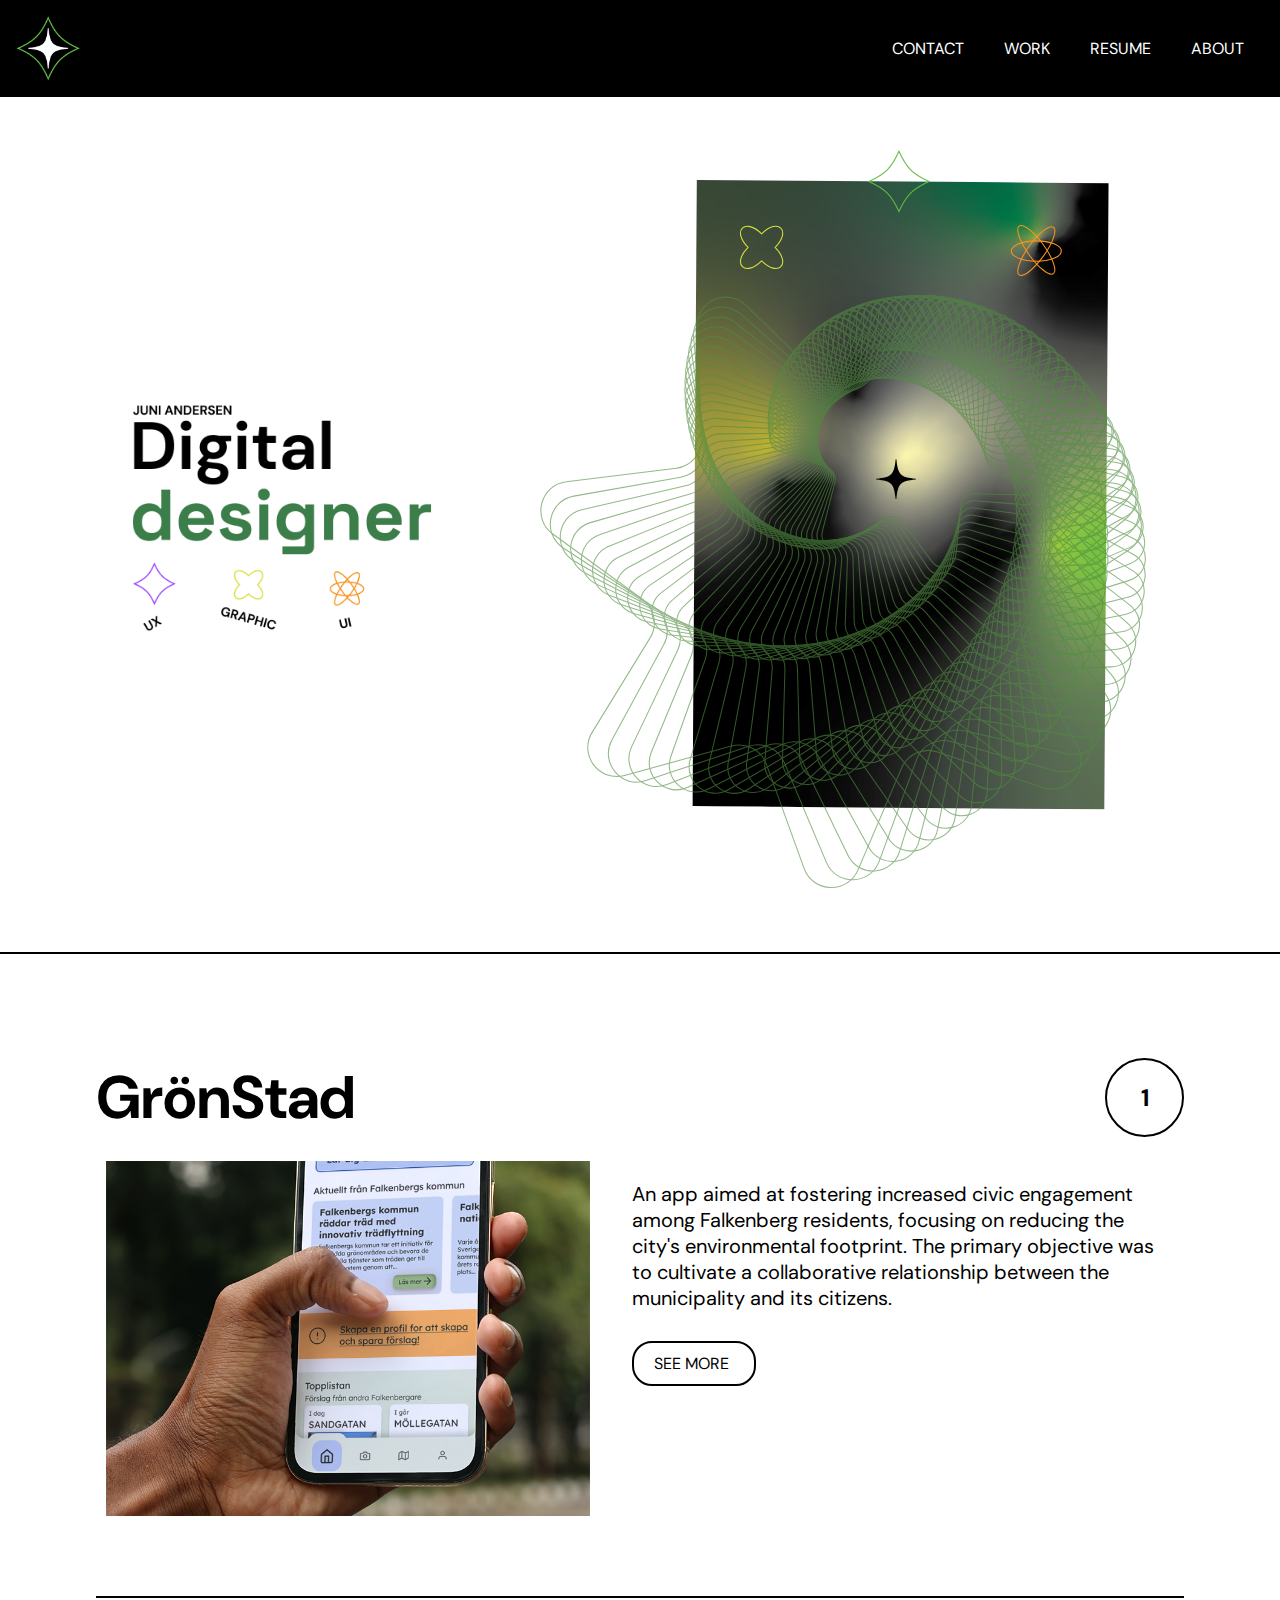
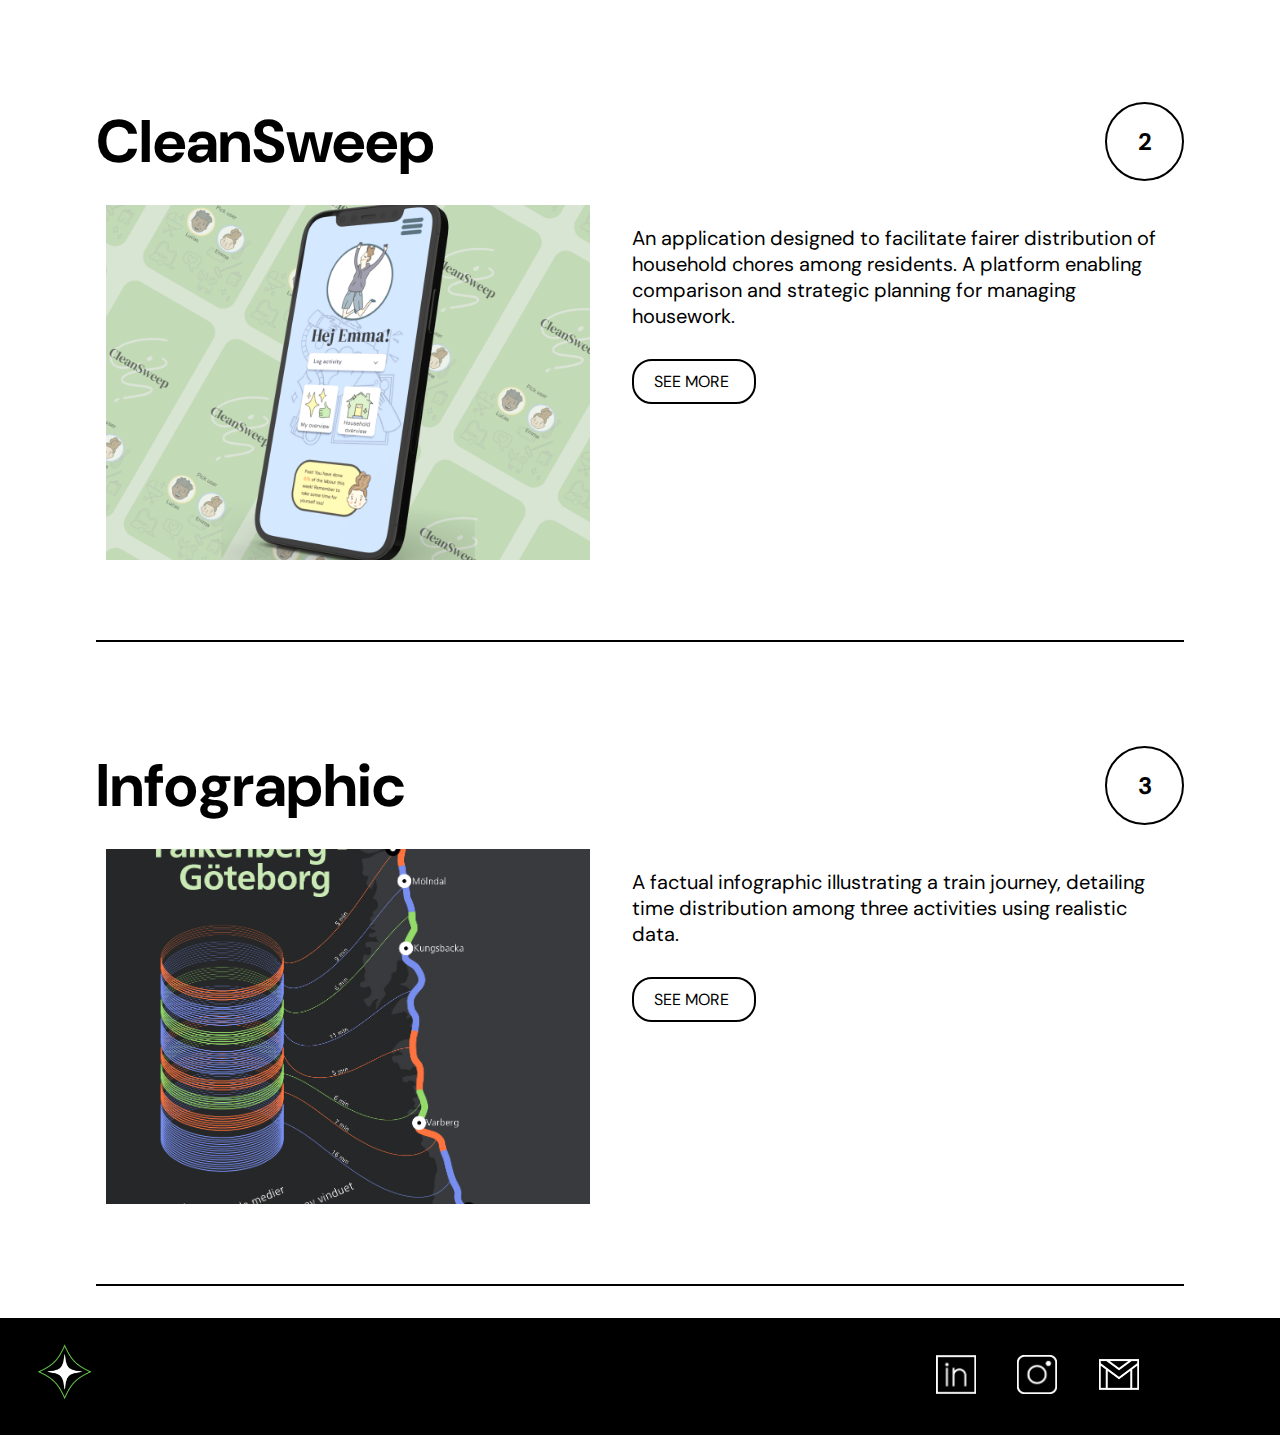
==== commit 89ed6c61: "error page, dummy page" ====
--- a/index.html
+++ b/index.html
@@ -32,16 +32,16 @@
           <section class="nav-link-wrapper">
             <ul class="nav-link-container">
               <li class="nav-list-item">
-                <a class="nav-link" href="contact.html">Contact</a>
+                <a class="nav-link" href="error.html">Contact</a>
               </li>
               <li class="nav-list-item">
-                <a class="nav-link" href="work.html">Work</a>
+                <a class="nav-link" href="error.html">Work</a>
               </li>
               <li class="nav-list-item">
-                <a class="nav-link" href="resume.html">Resume</a>
+                <a class="nav-link" href="error.html">Resume</a>
               </li>
               <li class="nav-list-item">
-                <a class="nav-link" href="about.html">About</a>
+                <a class="nav-link" href="error.html">About</a>
               </li>
             </ul>
           </section>
@@ -107,7 +107,7 @@
                   household chores among residents. A platform enabling
                   comparison and strategic planning for managing housework.
                 </p>
-                <a href="none" class="caselink">See more </a>
+                <a href="casedummy.html" class="caselink">See more </a>
               </div>
             </div>
           </div>
@@ -131,7 +131,7 @@
                   A factual infographic illustrating a train journey, detailing
                   time distribution among three activities using realistic data.
                 </p>
-                <a href="none" class="caselink">See more </a>
+                <a href="casedummy.html" class="caselink">See more </a>
               </div>
             </div>
           </div>
--- a/nav.css
+++ b/nav.css
@@ -1,9 +1,7 @@
 .navbar {
   width: 100vw;
-  box-sizing: border-box;
   background-color: black;
   color: white;
-  padding: 0 80px;
 }
 
 .navbar-items {
@@ -12,11 +10,27 @@
   justify-content: space-between;
   align-items: center;
 }
-
+.logo-wrapper {
+  height: 65px;
+  margin: 1em 0;
+}
+.logo-wrapper:hover {
+  animation: rotation 4s infinite linear;
+}
+@keyframes rotation {
+  from {
+    transform: rotate(0deg);
+  }
+  to {
+    transform: rotate(359deg);
+  }
+}
+.logo-image {
+  height: 100%;
+}
 .nav-link-wrapper {
   display: flex;
   height: 100%;
-  box-sizing: border-box;
 }
 
 .nav-link-container {
@@ -26,3 +40,9 @@
 .nav-link-container li {
   padding: 20px;
 }
+
+@media (max-width: 690px) {
+  .nav-link-container {
+    flex-direction: column;
+  }
+}
--- a/indexcase.css
+++ b/indexcase.css
@@ -41,6 +41,7 @@
 .img-txt-wrapper {
   display: flex;
   align-items: flex-start;
+  height: 100%;
 }
 .case-item {
   padding: 0 10px;
@@ -57,8 +58,10 @@
 .case-txt-wrapper {
   width: 50%;
   padding-left: 2em;
+  min-height: 350px;
 }
 .caselink {
+  display: flex;
   text-transform: uppercase;
   border-radius: 20px;
   border: 2px solid black;
@@ -66,6 +69,11 @@
   background: none;
   transition: all 300ms ease-in-out;
   color: black;
+  margin: 30px 0;
+  align-items: flex-start;
+  flex-direction: column;
+  justify-content: space-around;
+  width: 80px;
 }
 .caselink:hover {
   background-color: #3c7e4a;
@@ -79,7 +87,7 @@
   border: 2px solid black;
 }
 
-@media (max-width: 690px) {
+@media (max-width: 850px) {
   .cases-container {
     width: 80vw;
   }
@@ -127,4 +135,7 @@
     width: 55px;
     height: 55px;
   }
+  .project-description {
+    text-align: center;
+  }
 }
--- a/footer.css
+++ b/footer.css
@@ -21,12 +21,18 @@
 
 .footer-right {
   display: flex;
-  justify-content: space-between;
-  width: 20%;
+  justify-content: space-evenly;
+  align-items: center;
+  width: 25%;
 }
 
 .footer-icon-link {
   width: 40px;
+  transition: all 0.3s ease-in-out;
+}
+.footer-icon-link:hover {
+  transform: scale(1.1);
+  transition: all 0.3s ease-in-out;
 }
 @media (max-width: 690px) {
   .footer-content {
